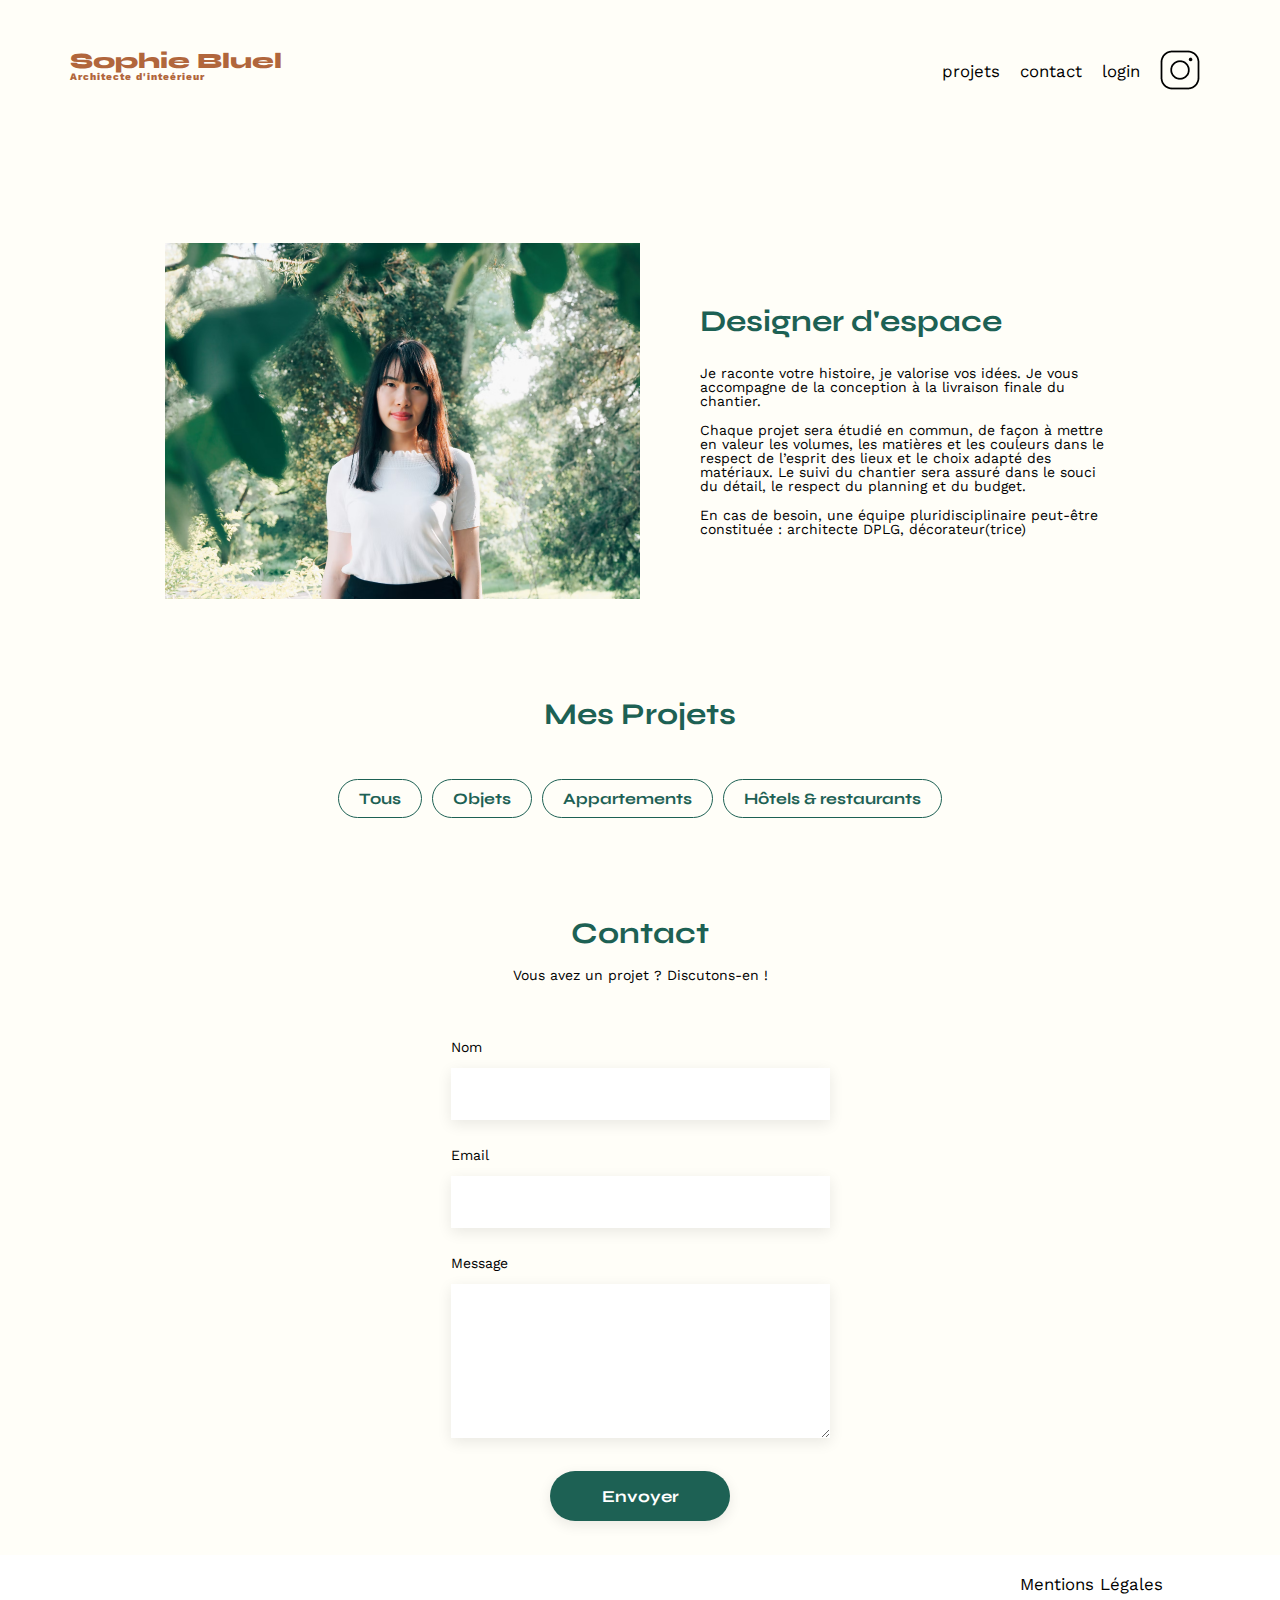
==== FrontEnd/index.html @ 3e8b4a1d "tavail en cours pour l'ajoute de photo via la modale" ====
<!DOCTYPE html>
<html lang="fr">
	<head>
		<meta charset="UTF-8">
		<title>Sophie Bluel - Architecte d'intérieur</title>
		<meta name="viewport" content="width=device-width, initial-scale=1.0">
		<link rel="preconnect" href="https://fonts.googleapis.com">
		<link rel="preconnect" href="https://fonts.gstatic.com" crossorigin>
		<link rel="preconnect" href="https://fonts.googleapis.com">
		<link rel="preconnect" href="https://fonts.gstatic.com" crossorigin>
		<link href="https://fonts.googleapis.com/css2?family=Syne:wght@700;800&family=Work+Sans:wght@300;400;500;600&display=swap" rel="stylesheet">		<meta name="description" content="">
		<link rel="stylesheet" href="./assets/style.css">
		<link rel="stylesheet" href="https://cdnjs.cloudflare.com/ajax/libs/font-awesome/6.2.1/css/all.min.css" integrity="sha512-MV7K8+y+gLIBoVD59lQIYicR65iaqukzvf/nwasF0nqhPay5w/9lJmVM2hMDcnK1OnMGCdVK+iQrJ7lzPJQd1w==" crossorigin="anonymous" referrerpolicy="no-referrer">

		
	</head>
	
	<body>
		
		<div class="modale">
			<p class="indicateur-mode"> <i class="fa-regular fa-pen-to-square"></i> Mode édition</p>
			<p class="publier">publier les changements</p>
		</div>
		<div class="darker-background"></div>
		<div class="modale_fenetre">
			<section class="modale_galerie">
					<div class="modale_galerie_fermeture">
						<i class="fa-solid fa-xmark"></i>
					</div>
					<p>Galerie photo</p>
					<div class="modale_galerie_images">
						<!-- <figure class="miniature">
							<img src="assets/images/abajour-tahina.png" alt="Abajour Tahina">
							<i class="fa-solid fa-trash-can"></i>
							<i id="resize-icon" class="fa-solid fa-arrows-up-down-left-right"></i>
							<p>éditer</p>				
						</figure>
						<figure class="miniature">
							<img src="assets/images/appartement-paris-v.png" alt="Appartement Paris V">
							<i class="fa-solid fa-trash-can"></i>
							<i id="resize-icon" class="fa-solid fa-arrows-up-down-left-right"></i>
							<p>éditer</p>				
						</figure>
						<figure class="miniature">
							<img src="assets/images/restaurant-sushisen-londres.png" alt="Restaurant Sushisen - Londres">
							<i class="fa-solid fa-trash-can"></i>
							<i id="resize-icon" class="fa-solid fa-arrows-up-down-left-right"></i>
							<p>éditer</p>				
						</figure>
						<figure class="miniature">
							<img src="assets/images/la-balisiere.png" alt="Villa “La Balisiere” - Port Louis">
							<i class="fa-solid fa-trash-can"></i>
							<i id="resize-icon" class="fa-solid fa-arrows-up-down-left-right"></i>
							<p>éditer</p>				
						</figure>
						<figure class="miniature">
							<img src="assets/images/structures-thermopolis.png" alt="Structures Thermopolis">
							<i class="fa-solid fa-trash-can"></i>
							<i id="resize-icon" class="fa-solid fa-arrows-up-down-left-right"></i>
							<p>éditer</p>				
						</figure>
						<figure class="miniature">
							<img src="assets/images/appartement-paris-x.png" alt="Appartement Paris X">
							<i class="fa-solid fa-trash-can"></i>
							<i id="resize-icon" class="fa-solid fa-arrows-up-down-left-right"></i>
							<p>éditer</p>				
						</figure>
						<figure class="miniature">
							<img src="assets/images/le-coteau-cassis.png" alt="Pavillon “Le coteau” - Cassis">
							<i class="fa-solid fa-trash-can"></i>
							<i id="resize-icon" class="fa-solid fa-arrows-up-down-left-right"></i>
							<p>éditer</p>				
						</figure>
						<figure class="miniature">
							<img src="assets/images/villa-ferneze.png" alt="Villa Ferneze - Isola d’Elba">
							<i class="fa-solid fa-trash-can"></i>
							<i id="resize-icon" class="fa-solid fa-arrows-up-down-left-right"></i>
							<p>éditer</p>				
						</figure>
						<figure class="miniature">
							<img src="assets/images/appartement-paris-xviii.png" alt="Appartement Paris XVIII">
							<i class="fa-solid fa-trash-can"></i>
							<i id="resize-icon" class="fa-solid fa-arrows-up-down-left-right"></i>
							<p>éditer</p>				
						</figure>
						<figure class="miniature">
							<img src="assets/images/bar-lullaby-paris.png" alt="Bar “Lullaby” - Paris">
							<i class="fa-solid fa-trash-can"></i>
							<i id="resize-icon" class="fa-solid fa-arrows-up-down-left-right"></i>
							<p>éditer</p>				
						</figure>
						<figure class="miniature">
							<img src="assets/images/hotel-first-arte-new-delhi.png" alt="Hotel First Arte - New Delhi">
							<i class="fa-solid fa-trash-can"></i>
							<i id="resize-icon" class="fa-solid fa-arrows-up-down-left-right"></i>
							<p>éditer</p>			
						</figure> -->
					</div>
					<div class="separation"></div>
					<div class="ajout-photo">Ajouter une photo</div>
					<p id="modale_galerie_supprimer">Supprimer la galerie</p>
			</section>
			<section class="modale_image">
				<div class="modale_image_navigation">
					<i class="fa-solid fa-arrow-left"></i>
					<i id="fa-xmark" class="fa-solid fa-xmark"></i>
				</div>
				<p>Ajout photo</p>
					<form id="formulaire-ajout-image" enctype="multipart/form-data" method="post" name="formulaire-ajout-image">
						<div id="ajout-image">
							<div class="import-image">
								<i class="fa-sharp fa-regular fa-image"></i>
								<label for="image">+ Ajout photo</label>
								<input type="file" id="image" name="image" accept="image/png, image/jpeg" size="32000000" onchange="montrerApercu();" hidden required>
								<p>jpg, png : 4mo max</p>
							</div>
							<div class="apercu"></div>	
						</div>
						<label for="titre" >Titre</label>
						<input type="text" id="titre" name="titre" required >
						<label for="categorie">Catégorie</label>
						<select id="categorie" name="categorie" required>
							<option value="" disabled selected hidden></option>
							<option value="Objets">Objets</option>
							<option value="Appartements">Appartements</option>
							<option value="Hotels & restaurants">Hotels & restaurants</option>
						</select>
						<div class="separation"></div>
						<input id="photo-ajout" type="submit" value="Valider">
					</form>
					<div class="reponse-api"></div>
			</section>
		</div>
		
		
		<header>
			<h1>Sophie Bluel <span>Architecte d'inteérieur</span></h1>
			<nav id="nav">
				<ul>
					<li>
						<a href="#portfolio" class="nav_link">projets</a>
					</li>
					<li>
						<a href="#contact" class="nav_link">contact</a>
					</li>
					<li>
						<a href="./login.html" class="nav_link">login</a>
					</li>
					<li><img src="./assets/icons/instagram.png" alt="Instagram"></li>
				</ul>
			</nav>
		</header>

		<main>
			<section id="introduction">
				<figure class="introduction_figure">
					<img src="./assets/images/sophie-bluel.png" alt="">
				</figure>
				<article>
					<h2>Designer d'espace</h2>
					<p>Je raconte votre histoire, je valorise vos idées. Je vous accompagne de la conception à la livraison finale du chantier.</p>
					<p>Chaque projet sera étudié en commun, de façon à mettre en valeur les volumes, les matières et les couleurs dans le respect de l’esprit des lieux et le choix adapté des matériaux. Le suivi du chantier sera assuré dans le souci du détail, le respect du planning et du budget.</p>
					<p>En cas de besoin, une équipe pluridisciplinaire peut-être constituée : architecte DPLG, décorateur(trice)</p>
				</article>
			</section>
			<section id="portfolio">
				<div class="projets">
					<h2>Mes Projets </h2>
				</div>
				
				<div class="categories">
					<p class="tous">Tous</p>
					<p class="objets">Objets</p>
					<p class="appartements">Appartements</p>
					<p class="hotelsAndRestaurants">Hôtels & restaurants</p>
				</div>
				<div id="gallery" class="gallery">
					<!-- <figure>
						<img src="assets/images/abajour-tahina.png" alt="Abajour Tahina">
						<figcaption>Abajour Tahina</figcaption>
					</figure>
					<figure>
						<img src="assets/images/appartement-paris-v.png" alt="Appartement Paris V">
						<figcaption>Appartement Paris V</figcaption>
					</figure>
					<figure>
						<img src="assets/images/restaurant-sushisen-londres.png" alt="Restaurant Sushisen - Londres">
						<figcaption>Restaurant Sushisen - Londres</figcaption>
					</figure>
					<figure>
						<img src="assets/images/la-balisiere.png" alt="Villa “La Balisiere” - Port Louis">
						<figcaption>Villa “La Balisiere” - Port Louis</figcaption>
					</figure>
					<figure>
						<img src="assets/images/structures-thermopolis.png" alt="Structures Thermopolis">
						<figcaption>Structures Thermopolis</figcaption>
					</figure>
					<figure>
						<img src="assets/images/appartement-paris-x.png" alt="Appartement Paris X">
						<figcaption>Appartement Paris X</figcaption>
					</figure>
					<figure>
						<img src="assets/images/le-coteau-cassis.png" alt="Pavillon “Le coteau” - Cassis">
						<figcaption>Pavillon “Le coteau” - Cassis</figcaption>
					</figure>
					<figure>
						<img src="assets/images/villa-ferneze.png" alt="Villa Ferneze - Isola d’Elba">
						<figcaption>Villa Ferneze - Isola d’Elba</figcaption>
					</figure>
					<figure>
						<img src="assets/images/appartement-paris-xviii.png" alt="Appartement Paris XVIII">
						<figcaption>Appartement Paris XVIII</figcaption>
					</figure>
					<figure>
						<img src="assets/images/bar-lullaby-paris.png" alt="Bar “Lullaby” - Paris">
						<figcaption>Bar “Lullaby” - Paris</figcaption>
					</figure>
					<figure>
						<img src="assets/images/hotel-first-arte-new-delhi.png" alt="Hotel First Arte - New Delhi">
						<figcaption>Hotel First Arte - New Delhi</figcaption>
					</figure> -->
				</div>
			</section>
			<section id="contact">
				<h2>Contact</h2>
				<p>Vous avez un projet ? Discutons-en !</p>
				<form action="#" method="post">
					<label for="name">Nom</label>
					<input type="text" name="name" id="name">
					<label for="email">Email</label>
					<input type="email" name="email" id="email">
					<label for="message">Message</label>
					<textarea name="message" id="message" cols="30" rows="10"></textarea>
					<input type="submit" value="Envoyer">
				</form>
			</section>
		</main>
		<footer>
			<nav>
				<ul>
					<li>Mentions Légales</li>
				</ul>
			</nav>
		</footer>
		<script type="module" src="../callApi.js"></script>
		<script type="module" src="../script.js"></script>
	</body>
</html>
---- FrontEnd/assets/style.css ----
/* http://meyerweb.com/eric/tools/css/reset/
   v2.0 | 20110126
   License: none (public domain)
*/

html, body, div, span, applet, object, iframe,
h1, h2, h3, h4, h5, h6, p, blockquote, pre,
a, abbr, acronym, address, big, cite, code,
del, dfn, em, img, ins, kbd, q, s, samp,
small, strike, strong, sub, sup, tt, var,
b, u, i, center,
dl, dt, dd, ol, ul, li,
fieldset, form, label, legend,
table, caption, tbody, tfoot, thead, tr, th, td,
article, aside, canvas, details, embed,
figure, figcaption, footer, header, hgroup,
menu, nav, output, ruby, section, summary,
time, mark, audio, video {
	margin: 0;
	padding: 0;
	border: 0;
	font-size: 100%;
	font: inherit;
	vertical-align: baseline;
}
/* HTML5 display-role reset for older browsers */
article, aside, details, figcaption, figure,
footer, header, hgroup, menu, nav, section {
	display: block;
}
body {
	line-height: 1;
}
ol, ul {
	list-style: none;
}
blockquote, q {
	quotes: none;
}
blockquote:before, blockquote:after,
q:before, q:after {
	content: '';
	content: none;
}
table {
	border-collapse: collapse;
	border-spacing: 0;
}
/** end reset css**/
body {
	max-width: 1140px;
	margin: auto;
	font-family: 'Work Sans' ;
	font-size: 14px;
	z-index: 0;
	background-color: #FFFEF8;
}


main {
	min-height: 700px;	
}

header {
	display: flex;
	justify-content: space-between;
	padding: 50px 0;
	width: 100%;
}


header a {
	text-decoration: none;
}

header li a:visited {
	color: #000;
	
}

section {
	margin: 50px 0;
}

h1{
	display: flex;
	flex-direction: column;
	font-family: 'Syne';
	font-size: 22px;
	font-weight: 800;
	color: #B1663C
}

h1 > span {
	font-family: 'Work Sans';
	font-size:10px;
	letter-spacing: 0.1em;
}

h2{
	font-family: 'Syne';
	font-weight: 700;
	font-size: 30px;
	color: #1D6154;
	text-align: center;
}

nav ul {
	display: flex;
	align-items: center;
	list-style-type: none;

}
nav li {
	font-family: 'Work Sans';
	padding: 0 10px;
	font-size: 1.2em;
	font-weight: 400;
}

#onPage {
	font-weight: 600;
}

.nav_link {
	color: #000;
	cursor: pointer;
}

.nav_link:hover {
	color: #B1663C;
}

/* fin header */

#introduction {
	display: flex;
	align-items: center;
	max-width: 950px;
	margin: auto;
	margin-top: 100px;
}
#introduction figure {
	flex: 1
}

#introduction img {
	display: block;
	margin: auto;
	width: 100%;
}

#introduction article {
	flex: 1
}
#introduction h2 {
	margin-bottom: 1em;
	text-align: start;
	margin-left: 60px;
}

#introduction p {
	margin-bottom: 0.5em;
	font-weight: 400;
	font-size: 14px;
	margin: 15px 0 0 60px ;
}

.projets {
	position: relative;
}

.projets p {
	margin-bottom: 25px;
	font-weight: 400;
	font-size: 14px;
	position: absolute;
	top: 15%;
	left : 62%;
}

#portfolio {
	margin-top: 100px;
}

#portfolio h2 {
	text-align: center;
	padding: 0 0 50px 0;
}
.gallery {
	width: 100%;
	max-width: 950px;
	display: grid;
	grid-template-columns: 1fr 1fr 1fr;
	grid-column-gap: 20px;
	grid-row-gap: 10px;
	margin: auto;
	margin-top: 50px;
}

.gallery img {
	width: 100%;
}

.gallery figcaption {
	padding: 5px 0;
}


/* mise em page des catégories pour la section projets */

.categories {
	display: flex;
	justify-content: center;
	gap: 10px;
	margin: 0;
}

.categories p {
	display: block;
	border: 1px solid #1D6154;
	color: #1D6154;
	border-radius: 60px;
	padding: 9px 20px;
	font-family: 'Syne';
	font-style: normal;
	font-weight: 700;
	font-size: 16px;
	line-height: 19px;
	text-align: center;
	cursor: pointer;
}

.categories p:hover {
	background-color: #1D6154;
	color: #fff;
}

/* fin section catégorie*/

#login {
	padding-top: 10%;
}

#contact, #login {
	width: 50%;
	margin: auto;	
	width: 379px;
}
#contact > *, #login > * {
	text-align: center;

}
#contact h2 {
	margin-bottom: 20px;
}
#contact form, #login form {
	text-align: left;
	margin-top:30px;
	display: flex;
	flex-direction: column;
}
#login form {
	margin-top: 0;
}

#contact input, #login input {
	height: 50px;
	font-size: 1.2em;
	border: none;
	box-shadow: 0px 4px 14px rgba(0, 0, 0, 0.09);
}
#contact label, #login label {
	margin: 2em 0 1em 0;
}
#contact textarea {
	border: none;
	box-shadow: 0px 4px 14px rgba(0, 0, 0, 0.09);
}

input[type="submit"]{
	font-family: 'Syne';
	font-weight: 700;
	color: white;
	background-color: #1D6154;
	margin : 2em auto ;
	width: 180px;
	text-align: center;
	border-radius: 60px ;
	cursor: pointer;
}

.forgetedPassword a {
	color:#000;
}

.error-message {
	display: flex;
	justify-content: center;
	align-items: center;
	margin: auto;
	margin-top: 50px;
}

.error-message p {
	width: 100%;
	background-color: #fff;
	border: solid 1px #B1663C;
	padding: 10px;
	line-height: 20px;
	color: red;
	font-weight: 600;
}

/* fin section contact et login*/

footer {
	background-color: #fff;
	position: absolute;
	left: 0;
	right: 0;

}
footer nav ul {
	display: flex;
	justify-content: flex-end;
	height: 60px;
}

footer nav li {
	margin: 0 107px;
	
}

/* partie de la modale */

#introduction .modifier {
 margin: 15px 0;
 cursor: pointer;
}

.modale {
	display: none;
	justify-content: center;
	align-items: center;
	height: 60px;
	background-color: #000;
	gap: 20px;
	position: absolute;
	right: 0;
	left: 0;
	top:0;
	z-index: 2;
}

.modale .indicateur-mode {
	color: #fff;
	font-weight: 400;
	font-size: 16px;
}

.modale .publier {
	display: block;
	background: #FFFFFF;
	border-radius: 60px;
	width: 216px;
	height: 38px;
	text-align: center;
	line-height: 40px;
	font-weight: 500;
	font-size: 14px;
	cursor: pointer;
}

.shift {
	position: relative;
	top : 50px;
}

/* fenetres de la modale et background associé*/


.darker-background {
	display: none;
	position: fixed;
	top: 0;
	left: 0;
	right: 0;
	bottom: 0;
	background: rgba(0, 0, 0, 0.3);
	z-index: 1;
}

.modale_fenetre {
	display: flex;
	position: relative;
	top: 150px;
	width: 630px;	
	margin: auto;
	z-index: 3;
}

.modale_galerie, .modale_image {
	position: absolute;
	background: #FFFFFF;
	border-radius: 10px;
	margin:0;
	z-index: 2;
	top: 470px;
	width: 100%;
	flex-direction: column;
	align-items: center;
}

.modale_galerie_fermeture, .modale_image_navigation  {
	display: flex;
	justify-content: flex-end;
	align-items: center;
	font-size: 22px;
	width: 100%;
	height: 50px;
}

.modale_galerie p {
	margin: 20px 0 45px 0;
	font-weight: 400;
	font-size: 26px;
}

.separation {
	width: 420px;
	height: 0px;
	border: 1px solid #B3B3B3;
	margin: 47px 9px 35px 9px ;
}

/* code spécifique à la fenêtre modale galerie*/

.modale_galerie {
	display: none;
	height: 730px;
}
.modale_galerie_fermeture i {
	height: 40px;
	width: 60px;
	padding-top: 60px;
	cursor: pointer;
}

.modale_galerie_images {
	display: flex;
	flex-wrap: wrap;
	gap: 6px;
	width: 415px;
	height: fit-content;
}

.miniature {
	width: 78px;
	position: relative;
	margin: 5px 0 5px 0;
}

.miniature p {
	font-weight: 400;
	font-size: 12px;	
	margin: 0;
}

.miniature i {
	display: block;
	background-color: #000;
	color: #fff;
	height: 17px;
	width: 17px;
	font-size: 10px;
	position: absolute;
	right: 7px;
	top: 7px;
	text-align: center;
	line-height: 17px;
	border-radius: 2px;
	cursor: pointer;
}

.miniature img{
	width: 100%;
}

#resize-icon {
	display: none;
	right: 27px;
}

.miniature:hover > #resize-icon {
	display: block;
}

#modale_galerie_supprimer {
	color: #D65353;
	font-family: 'Syne';
	font-style: normal;
	font-weight: 400;
	font-size: 14px;
	margin-top: 23px;
	cursor: pointer;
}

.ajout-photo {
	font-family: 'Syne';
	font-weight: 700;
	font-size: 14px;
	color: white;
	background-color: #1D6154;
	width: 273px;
	height: 36px;
	text-align: center;
	line-height: 36px;
	border-radius: 60px;
	cursor: pointer;
}
/* code spécifique à la fevetre modale ajout image*/

.modale_image {
	display: none;
	flex-direction: column;
	height: 670px;
}
.modale_image_navigation {
	justify-content: space-between;
}

.modale_image_navigation i {
	height: 40px;
	width: 60px;
	text-align: center;
	line-height: 60px;
	cursor: pointer;
}

.modale_image p {
	margin: 20px 0 20px 0;
	font-weight: 400;
	font-size: 26px;
}

#ajout-image {
	background-color: #E8F1F6;
	border-radius: 3px;
	width: 420px;
	height: 169px;
	margin: 10px;
}

#ajout-image p {
	font-weight: 400;
	font-size: 10px;
	margin: 0;
}

#ajout-image i {
	color: #B9C5CC;
	width: 58px;
	height: 46px;
	font-size: 58px;
}

#ajout-image label {
	width: 173px;
	height: 36px;
	background: #CBD6DC;
	color: #306685;
	border-radius: 50px;
	text-align: center;
	line-height:36px;
	margin: 20px 0 7px 0;
}

.import-image {
	display: flex;
	flex-direction: column;
	align-items: center;
	justify-content: center;	
	height: 100%;
}

.apercu {
	display: none;
	background-color: #CBD6DC;
	height: 100%;
	margin: auto;
	width: 130px;
	overflow: hidden;
}

.apercu img {
	width: 100%;
}

.modale_image form, #login form {
	text-align: left;
	display: flex;
	flex-direction: column;
}

.modale_image input, select {
	height: 50px;
	width: 420px;
	font-size: 1.2em;
	border: none;
	box-shadow: 0px 4px 14px rgba(0, 0, 0, 0.09);
	margin: auto;
} 

.modale_image input:invalid {
	border: solid #D65353 2px;
}

.modale_image form label {
	color: #3D3D3D;
	margin: 20px 0 10px 8px;

}
.modale_image input[type="submit"] {
	font-family: 'Syne';
	font-weight: 700;
	font-size: 14px;
	color: white;
	background-color: #A7A7A7;
	width: 237px;
	height: 36px;
	text-align: center;
	border-radius: 60px;
	border: none;
	margin: 0 101.5px;
	cursor: pointer;
}
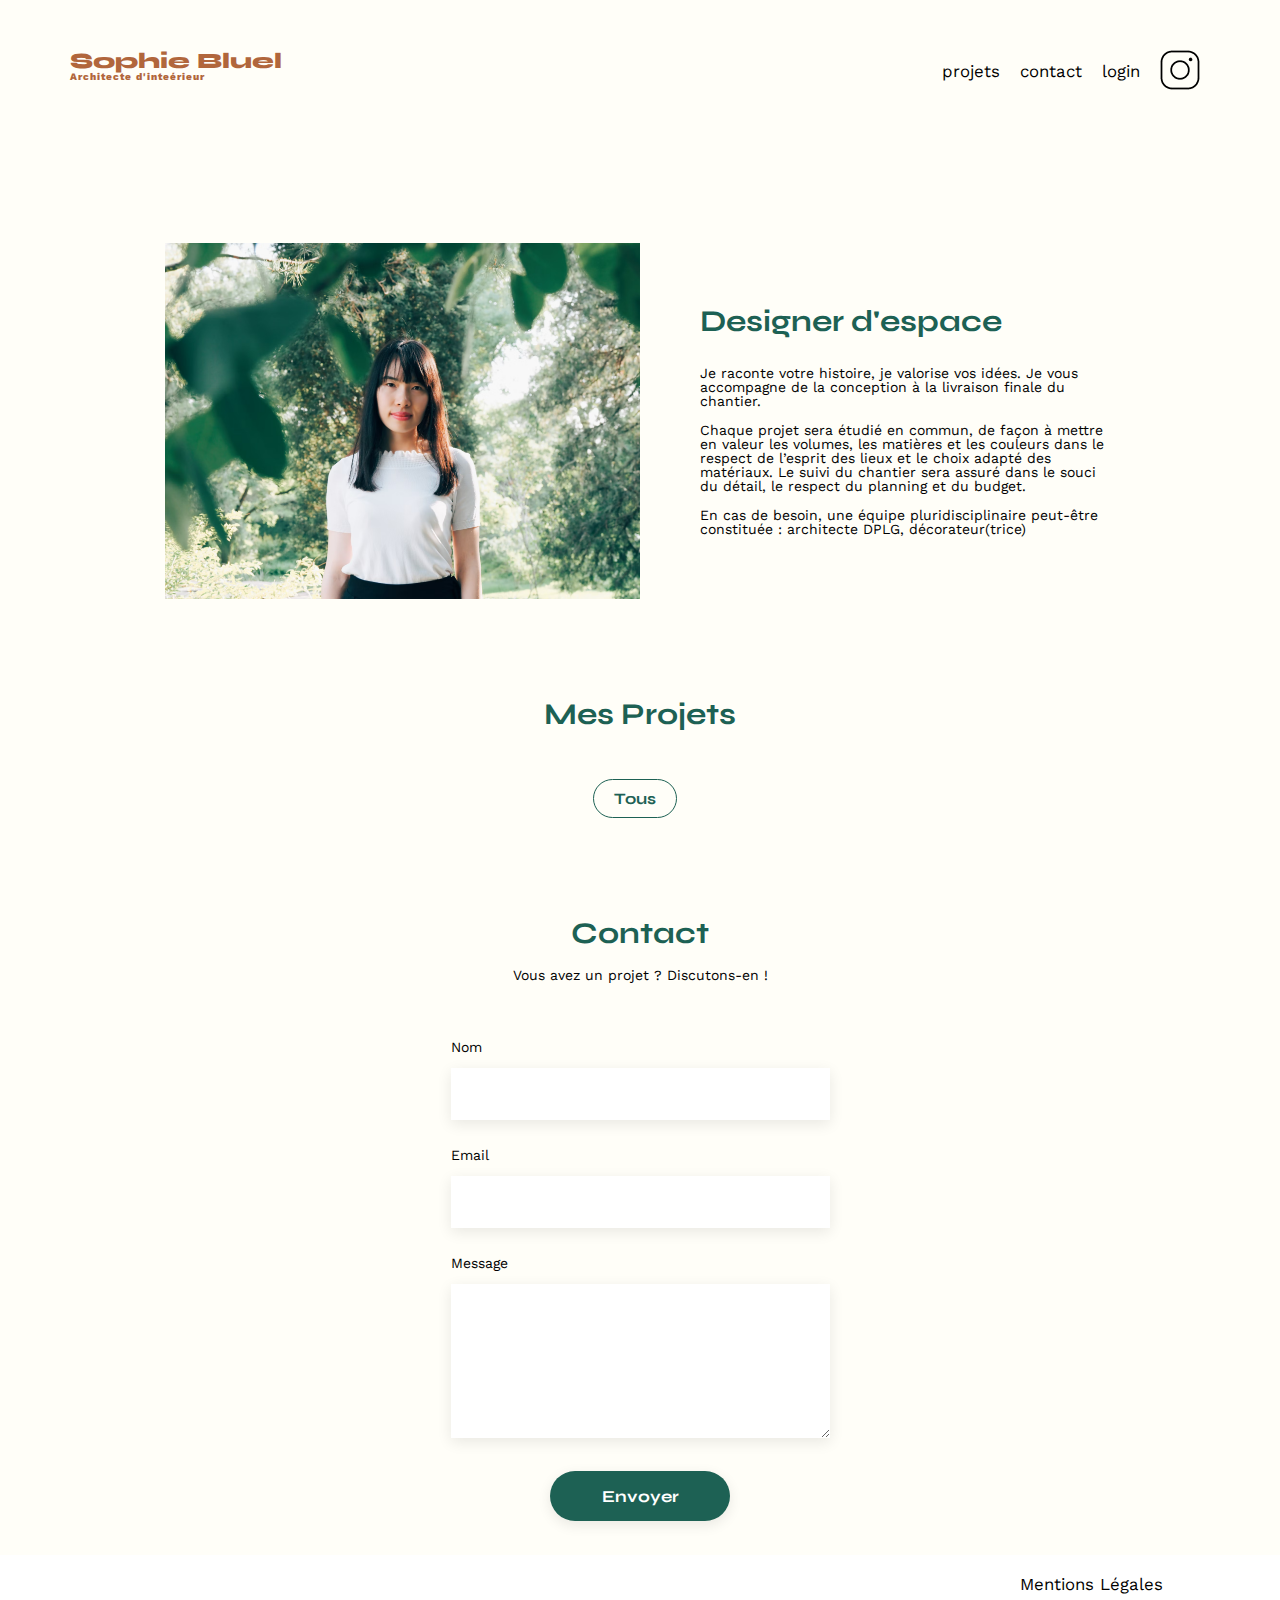
==== commit 1edd7103: "ajout des fitres de manière dynamique" ====
--- a/FrontEnd/index.html
+++ b/FrontEnd/index.html
@@ -10,97 +10,27 @@
 		<link rel="preconnect" href="https://fonts.gstatic.com" crossorigin>
 		<link href="https://fonts.googleapis.com/css2?family=Syne:wght@700;800&family=Work+Sans:wght@300;400;500;600&display=swap" rel="stylesheet">		<meta name="description" content="">
 		<link rel="stylesheet" href="./assets/style.css">
-		<link rel="stylesheet" href="https://cdnjs.cloudflare.com/ajax/libs/font-awesome/6.2.1/css/all.min.css" integrity="sha512-MV7K8+y+gLIBoVD59lQIYicR65iaqukzvf/nwasF0nqhPay5w/9lJmVM2hMDcnK1OnMGCdVK+iQrJ7lzPJQd1w==" crossorigin="anonymous" referrerpolicy="no-referrer">
-
-		
+		<link rel="stylesheet" href="https://cdnjs.cloudflare.com/ajax/libs/font-awesome/6.2.1/css/all.min.css" integrity="sha512-MV7K8+y+gLIBoVD59lQIYicR65iaqukzvf/nwasF0nqhPay5w/9lJmVM2hMDcnK1OnMGCdVK+iQrJ7lzPJQd1w==" crossorigin="anonymous" referrerpolicy="no-referrer">		
 	</head>
-	
 	<body>
-		
 		<div class="modale">
 			<p class="indicateur-mode"> <i class="fa-regular fa-pen-to-square"></i> Mode édition</p>
 			<p class="publier">publier les changements</p>
 		</div>
 		<div class="darker-background"></div>
 		<div class="modale_fenetre">
-			<section class="modale_galerie">
+			<div class="modale_galerie">
 					<div class="modale_galerie_fermeture">
 						<i class="fa-solid fa-xmark"></i>
 					</div>
 					<p>Galerie photo</p>
 					<div class="modale_galerie_images">
-						<!-- <figure class="miniature">
-							<img src="assets/images/abajour-tahina.png" alt="Abajour Tahina">
-							<i class="fa-solid fa-trash-can"></i>
-							<i id="resize-icon" class="fa-solid fa-arrows-up-down-left-right"></i>
-							<p>éditer</p>				
-						</figure>
-						<figure class="miniature">
-							<img src="assets/images/appartement-paris-v.png" alt="Appartement Paris V">
-							<i class="fa-solid fa-trash-can"></i>
-							<i id="resize-icon" class="fa-solid fa-arrows-up-down-left-right"></i>
-							<p>éditer</p>				
-						</figure>
-						<figure class="miniature">
-							<img src="assets/images/restaurant-sushisen-londres.png" alt="Restaurant Sushisen - Londres">
-							<i class="fa-solid fa-trash-can"></i>
-							<i id="resize-icon" class="fa-solid fa-arrows-up-down-left-right"></i>
-							<p>éditer</p>				
-						</figure>
-						<figure class="miniature">
-							<img src="assets/images/la-balisiere.png" alt="Villa “La Balisiere” - Port Louis">
-							<i class="fa-solid fa-trash-can"></i>
-							<i id="resize-icon" class="fa-solid fa-arrows-up-down-left-right"></i>
-							<p>éditer</p>				
-						</figure>
-						<figure class="miniature">
-							<img src="assets/images/structures-thermopolis.png" alt="Structures Thermopolis">
-							<i class="fa-solid fa-trash-can"></i>
-							<i id="resize-icon" class="fa-solid fa-arrows-up-down-left-right"></i>
-							<p>éditer</p>				
-						</figure>
-						<figure class="miniature">
-							<img src="assets/images/appartement-paris-x.png" alt="Appartement Paris X">
-							<i class="fa-solid fa-trash-can"></i>
-							<i id="resize-icon" class="fa-solid fa-arrows-up-down-left-right"></i>
-							<p>éditer</p>				
-						</figure>
-						<figure class="miniature">
-							<img src="assets/images/le-coteau-cassis.png" alt="Pavillon “Le coteau” - Cassis">
-							<i class="fa-solid fa-trash-can"></i>
-							<i id="resize-icon" class="fa-solid fa-arrows-up-down-left-right"></i>
-							<p>éditer</p>				
-						</figure>
-						<figure class="miniature">
-							<img src="assets/images/villa-ferneze.png" alt="Villa Ferneze - Isola d’Elba">
-							<i class="fa-solid fa-trash-can"></i>
-							<i id="resize-icon" class="fa-solid fa-arrows-up-down-left-right"></i>
-							<p>éditer</p>				
-						</figure>
-						<figure class="miniature">
-							<img src="assets/images/appartement-paris-xviii.png" alt="Appartement Paris XVIII">
-							<i class="fa-solid fa-trash-can"></i>
-							<i id="resize-icon" class="fa-solid fa-arrows-up-down-left-right"></i>
-							<p>éditer</p>				
-						</figure>
-						<figure class="miniature">
-							<img src="assets/images/bar-lullaby-paris.png" alt="Bar “Lullaby” - Paris">
-							<i class="fa-solid fa-trash-can"></i>
-							<i id="resize-icon" class="fa-solid fa-arrows-up-down-left-right"></i>
-							<p>éditer</p>				
-						</figure>
-						<figure class="miniature">
-							<img src="assets/images/hotel-first-arte-new-delhi.png" alt="Hotel First Arte - New Delhi">
-							<i class="fa-solid fa-trash-can"></i>
-							<i id="resize-icon" class="fa-solid fa-arrows-up-down-left-right"></i>
-							<p>éditer</p>			
-						</figure> -->
 					</div>
 					<div class="separation"></div>
 					<div class="ajout-photo">Ajouter une photo</div>
 					<p id="modale_galerie_supprimer">Supprimer la galerie</p>
-			</section>
-			<section class="modale_image">
+			</div>
+			<div class="modale_image">
 				<div class="modale_image_navigation">
 					<i class="fa-solid fa-arrow-left"></i>
 					<i id="fa-xmark" class="fa-solid fa-xmark"></i>
@@ -111,28 +41,26 @@
 							<div class="import-image">
 								<i class="fa-sharp fa-regular fa-image"></i>
 								<label for="image">+ Ajout photo</label>
-								<input type="file" id="image" name="image" accept="image/png, image/jpeg" size="32000000" onchange="montrerApercu();" hidden required>
+								<input class="required" type="file" id="image" name="image" accept="image/png, image/jpeg" size="32000000" hidden required>
 								<p>jpg, png : 4mo max</p>
 							</div>
 							<div class="apercu"></div>	
 						</div>
 						<label for="titre" >Titre</label>
-						<input type="text" id="titre" name="titre" required >
+						<input class="required" type="text" id="titre" name="titre" required >
 						<label for="categorie">Catégorie</label>
-						<select id="categorie" name="categorie" required>
+						<select class="required" id="categorie" name="categorie" required>
 							<option value="" disabled selected hidden></option>
 							<option value="Objets">Objets</option>
 							<option value="Appartements">Appartements</option>
 							<option value="Hotels & restaurants">Hotels & restaurants</option>
 						</select>
 						<div class="separation"></div>
-						<input id="photo-ajout" type="submit" value="Valider">
-					</form>
-					<div class="reponse-api"></div>
-			</section>
+						<input class="autorise" id="photo-ajout" type="submit" value="Valider">
+					</form>	 
+					
+			</div>
 		</div>
-		
-		
 		<header>
 			<h1>Sophie Bluel <span>Architecte d'inteérieur</span></h1>
 			<nav id="nav">
@@ -167,58 +95,11 @@
 				<div class="projets">
 					<h2>Mes Projets </h2>
 				</div>
-				
 				<div class="categories">
-					<p class="tous">Tous</p>
-					<p class="objets">Objets</p>
-					<p class="appartements">Appartements</p>
-					<p class="hotelsAndRestaurants">Hôtels & restaurants</p>
+					<p id="tous">Tous</p>
+					<div class="filtres"></div>
 				</div>
 				<div id="gallery" class="gallery">
-					<!-- <figure>
-						<img src="assets/images/abajour-tahina.png" alt="Abajour Tahina">
-						<figcaption>Abajour Tahina</figcaption>
-					</figure>
-					<figure>
-						<img src="assets/images/appartement-paris-v.png" alt="Appartement Paris V">
-						<figcaption>Appartement Paris V</figcaption>
-					</figure>
-					<figure>
-						<img src="assets/images/restaurant-sushisen-londres.png" alt="Restaurant Sushisen - Londres">
-						<figcaption>Restaurant Sushisen - Londres</figcaption>
-					</figure>
-					<figure>
-						<img src="assets/images/la-balisiere.png" alt="Villa “La Balisiere” - Port Louis">
-						<figcaption>Villa “La Balisiere” - Port Louis</figcaption>
-					</figure>
-					<figure>
-						<img src="assets/images/structures-thermopolis.png" alt="Structures Thermopolis">
-						<figcaption>Structures Thermopolis</figcaption>
-					</figure>
-					<figure>
-						<img src="assets/images/appartement-paris-x.png" alt="Appartement Paris X">
-						<figcaption>Appartement Paris X</figcaption>
-					</figure>
-					<figure>
-						<img src="assets/images/le-coteau-cassis.png" alt="Pavillon “Le coteau” - Cassis">
-						<figcaption>Pavillon “Le coteau” - Cassis</figcaption>
-					</figure>
-					<figure>
-						<img src="assets/images/villa-ferneze.png" alt="Villa Ferneze - Isola d’Elba">
-						<figcaption>Villa Ferneze - Isola d’Elba</figcaption>
-					</figure>
-					<figure>
-						<img src="assets/images/appartement-paris-xviii.png" alt="Appartement Paris XVIII">
-						<figcaption>Appartement Paris XVIII</figcaption>
-					</figure>
-					<figure>
-						<img src="assets/images/bar-lullaby-paris.png" alt="Bar “Lullaby” - Paris">
-						<figcaption>Bar “Lullaby” - Paris</figcaption>
-					</figure>
-					<figure>
-						<img src="assets/images/hotel-first-arte-new-delhi.png" alt="Hotel First Arte - New Delhi">
-						<figcaption>Hotel First Arte - New Delhi</figcaption>
-					</figure> -->
 				</div>
 			</section>
 			<section id="contact">
--- a/FrontEnd/assets/style.css
+++ b/FrontEnd/assets/style.css
@@ -312,6 +312,8 @@
 	font-weight: 600;
 }
 
+
+
 /* fin section contact et login*/
 
 footer {
@@ -336,7 +338,10 @@
 
 #introduction .modifier {
  margin: 15px 0;
- cursor: pointer;
+}
+
+.modifier {
+	cursor: pointer;
 }
 
 .modale {
@@ -626,7 +631,7 @@
 	font-weight: 700;
 	font-size: 14px;
 	color: white;
-	background-color: #A7A7A7;
+	background-color: #1D6154;
 	width: 237px;
 	height: 36px;
 	text-align: center;
@@ -634,4 +639,8 @@
 	border: none;
 	margin: 0 101.5px;
 	cursor: pointer;
-}+}
+
+.modale_image input[type="submit"]:disabled {
+	background-color: #A7A7A7;
+}
